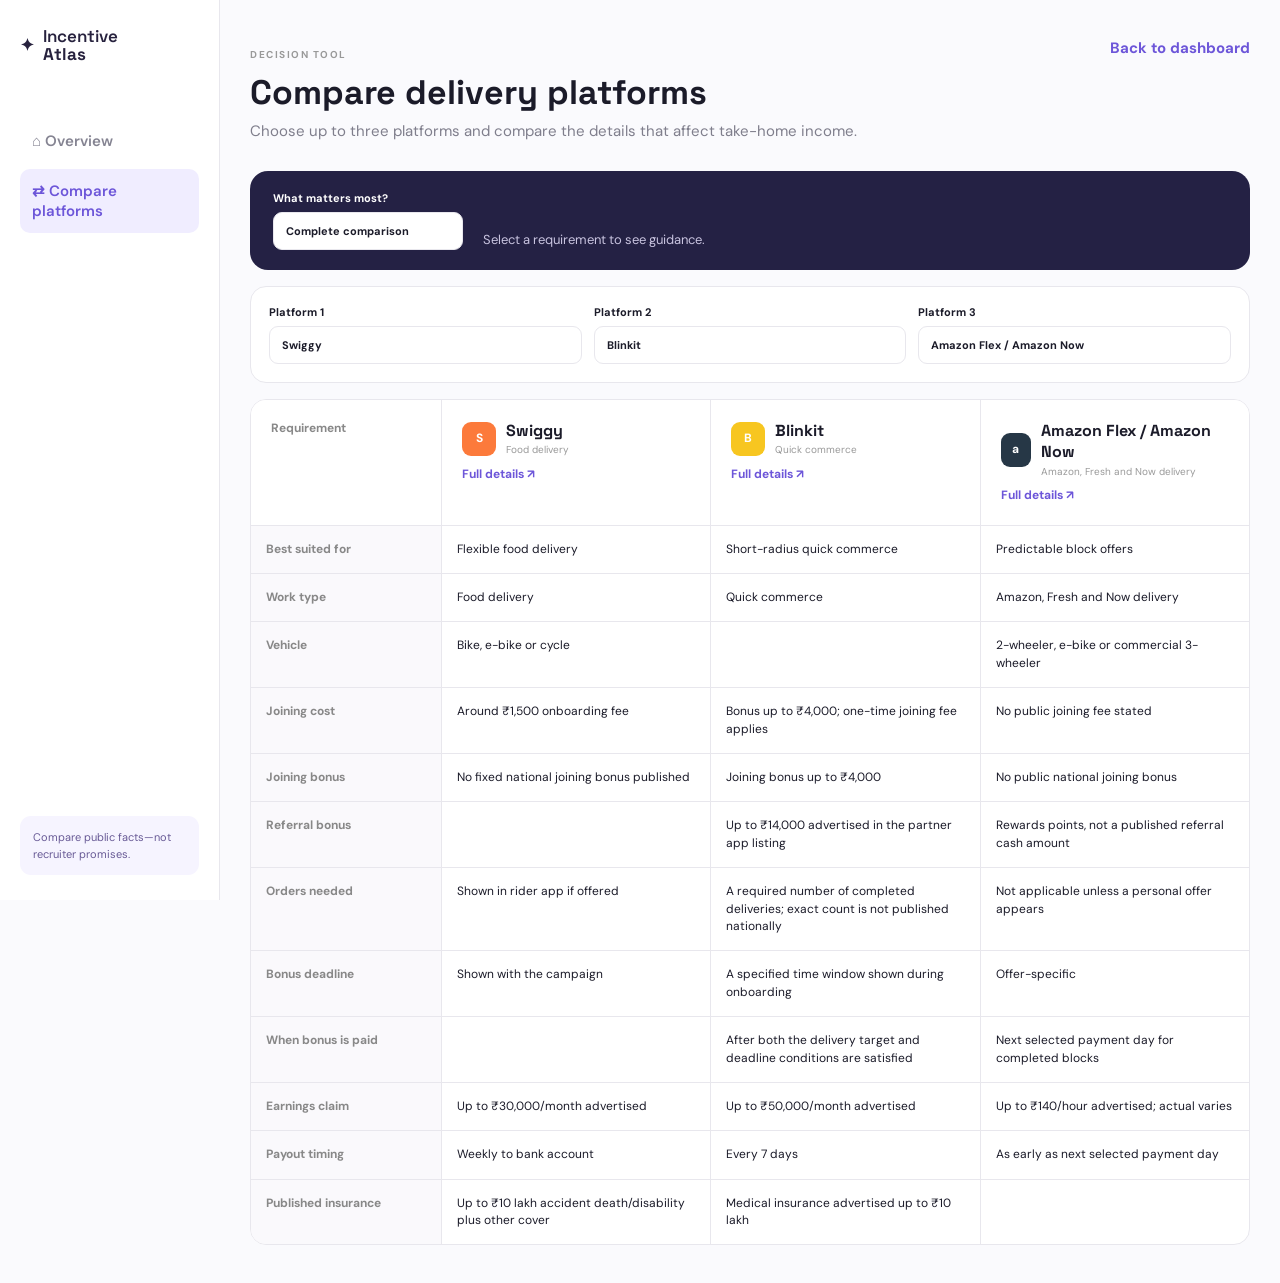
==== compare.html @ b189406c "Add Incentive Atlas dashboard" ====
<!doctype html>
<html lang="en">
<head>
  <meta charset="UTF-8" /><meta name="viewport" content="width=device-width,initial-scale=1" />
  <title>Compare platforms — Incentive Atlas</title>
  <link rel="preconnect" href="https://fonts.googleapis.com" /><link rel="preconnect" href="https://fonts.gstatic.com" crossorigin />
  <link href="https://fonts.googleapis.com/css2?family=DM+Sans:wght@400;500;600;700&family=Space+Grotesk:wght@500;600;700&display=swap" rel="stylesheet" />
  <link rel="stylesheet" href="compare.css" />
</head>
<body>
    <aside><div class="brand">✦ <span>Incentive<br><b>Atlas</b></span></div><nav><a href="index.html">⌂ Overview</a><a class="active" href="compare.html">⇄ Compare platforms</a></nav><div class="side-note">Compare public facts—not recruiter promises.</div></aside>
  <main><header><div><p class="eyebrow">DECISION TOOL</p><h1>Compare delivery platforms</h1><p>Choose up to three platforms and compare the details that affect take-home income.</p></div><a class="back" href="index.html">Back to dashboard</a></header>
    <section class="requirements"><label>What matters most?<select id="goal"><option value="all">Complete comparison</option><option value="cost">Lowest joining cost</option><option value="payout">Clear payout timing</option><option value="insurance">Best published insurance</option><option value="bonus">Most transparent bonus</option></select></label><div id="recommendation">Select a requirement to see guidance.</div></section>
    <section class="pickers"><label>Platform 1<select class="platform-select"></select></label><label>Platform 2<select class="platform-select"></select></label><label>Platform 3<select class="platform-select"></select></label></section>
    <section id="comparison" class="comparison"><div class="loading">Loading comparison…</div></section>
  </main>
  <script src="compare.js?v=5"></script>
</body>
</html>
---- compare.css ----
:root{--ink:#1b1b29;--muted:#7f7e8c;--line:#e8e7ed;--purple:#6d56d9}*{box-sizing:border-box}body{margin:0;background:#fafafd;color:var(--ink);font:15px 'DM Sans',sans-serif;display:flex;min-height:100vh}aside{width:220px;background:#fff;border-right:1px solid var(--line);padding:28px 20px;position:fixed;inset:0 auto 0 0}.brand{display:flex;gap:9px;align-items:center;font:600 17px/1.05 'Space Grotesk';color:#27223e}.brand:first-letter{background:#27223e;color:#fff}.brand>span{display:block}nav{display:grid;gap:6px;margin-top:55px}nav a{text-decoration:none;color:#858492;padding:12px;border-radius:10px;font-weight:600}nav a.active,nav a:hover{background:#f0edff;color:var(--purple)}.side-note{position:absolute;bottom:25px;background:#f6f4ff;color:#685a96;border-radius:11px;padding:13px;font-size:11px;line-height:1.5;right:20px;left:20px}main{margin-left:220px;width:calc(100% - 220px);padding:38px max(30px,calc((100vw - 1260px)/2))}header{display:flex;justify-content:space-between;align-items:start}h1{font:700 34px 'Space Grotesk';margin:7px 0}header p:not(.eyebrow){color:var(--muted);margin:0}.eyebrow{font-size:10px;letter-spacing:1.5px;color:#999;font-weight:700}.back{color:var(--purple);text-decoration:none;font-weight:700}.requirements{margin:30px 0 16px;background:#242144;color:#fff;border-radius:18px;padding:20px 23px;display:flex;align-items:end;gap:20px}.requirements label,.pickers label{display:grid;gap:7px;font-size:11px;font-weight:700}.requirements select,.pickers select{appearance:none;background:#fff;border:1px solid var(--line);border-radius:9px;padding:11px 35px 11px 12px;font:inherit;color:var(--ink)}#recommendation{color:#c9c4e0;font-size:13px;line-height:1.45}.pickers{display:grid;grid-template-columns:repeat(3,1fr);gap:12px;background:#fff;border:1px solid var(--line);border-radius:16px;padding:18px}.comparison{margin-top:16px;overflow:auto}.compare-table{min-width:850px;background:#fff;border:1px solid var(--line);border-radius:16px;overflow:hidden}.row{display:grid;grid-template-columns:190px repeat(3,1fr);border-bottom:1px solid var(--line)}.row:last-child{border:0}.row>div{padding:15px;border-left:1px solid var(--line);line-height:1.45;font-size:12px}.row>div:first-child{border:0;background:#faf9fc;color:#888;font-weight:700}.row.head>div{padding:20px;background:#fff}.platform-head{display:flex;align-items:center;gap:10px}.logo{width:34px;height:34px;border-radius:9px;color:#fff;display:grid;place-items:center;font-weight:700}.platform-head b{font:700 16px 'Space Grotesk'}.platform-head small{display:block;color:#999;margin-top:2px}.details-link{display:inline-block;color:var(--purple);font-weight:700;text-decoration:none;margin-top:8px}.status-good{color:#269b68;font-weight:700}.status-warn{color:#c07c23;font-weight:700}.loading{padding:50px;text-align:center;color:#999}@media(max-width:760px){aside{display:none}main{margin:0;width:100%;padding:24px 14px}header{display:block}.back{display:inline-block;margin-top:12px}.requirements{display:block}.requirements label{margin-bottom:15px}.pickers{grid-template-columns:1fr}.row{grid-template-columns:150px repeat(3,220px)}}
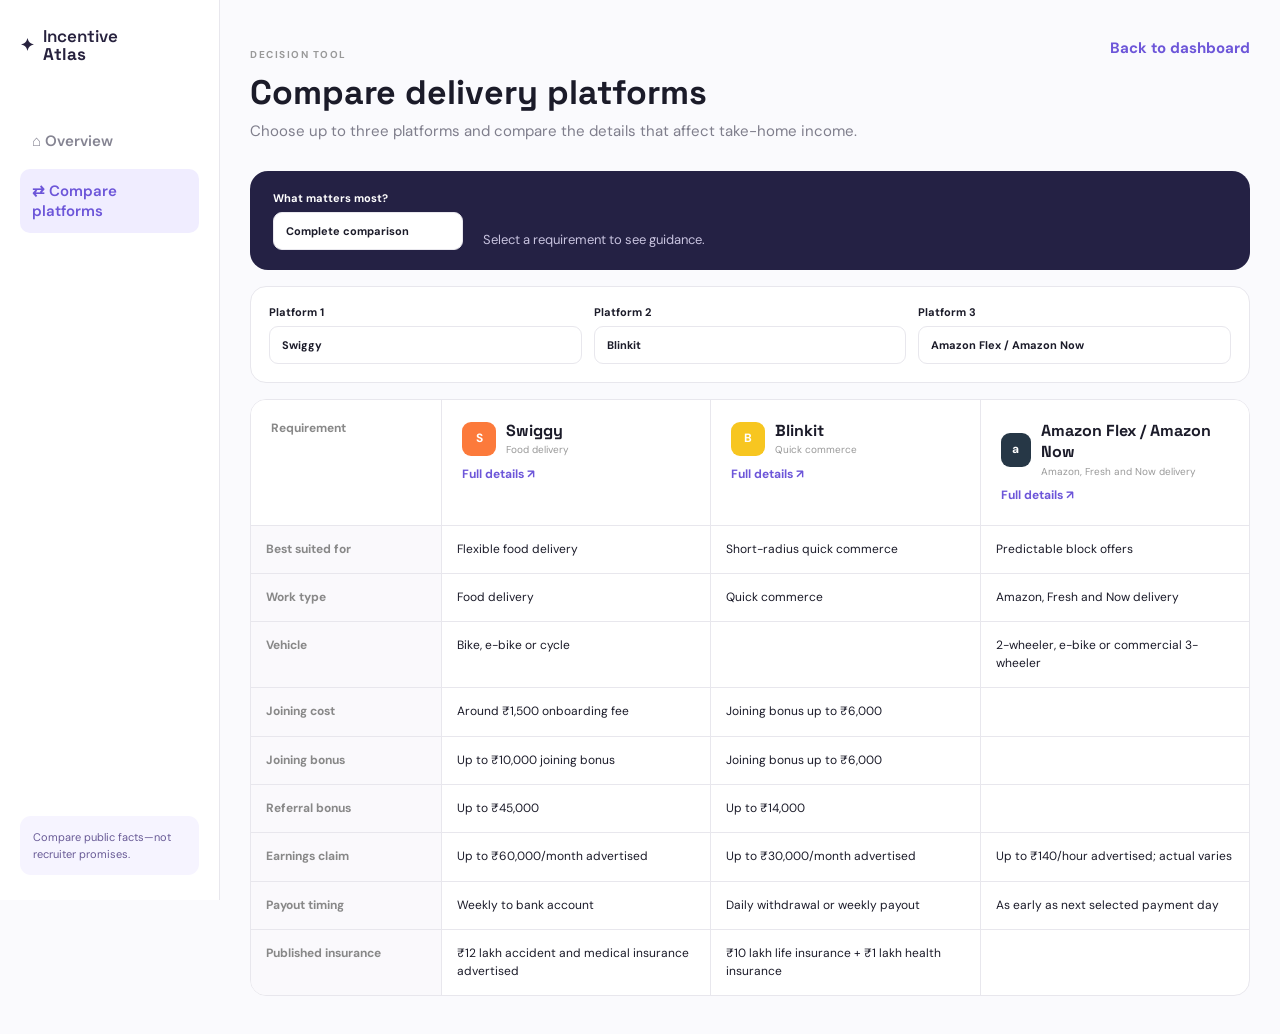
==== commit 8149dd51: "Updated relevant data" ====
--- a/compare.html
+++ b/compare.html
@@ -14,6 +14,6 @@
     <section class="pickers"><label>Platform 1<select class="platform-select"></select></label><label>Platform 2<select class="platform-select"></select></label><label>Platform 3<select class="platform-select"></select></label></section>
     <section id="comparison" class="comparison"><div class="loading">Loading comparison…</div></section>
   </main>
-  <script src="compare.js?v=5"></script>
+  <script src="compare.js?v=7"></script>
 </body>
 </html>
